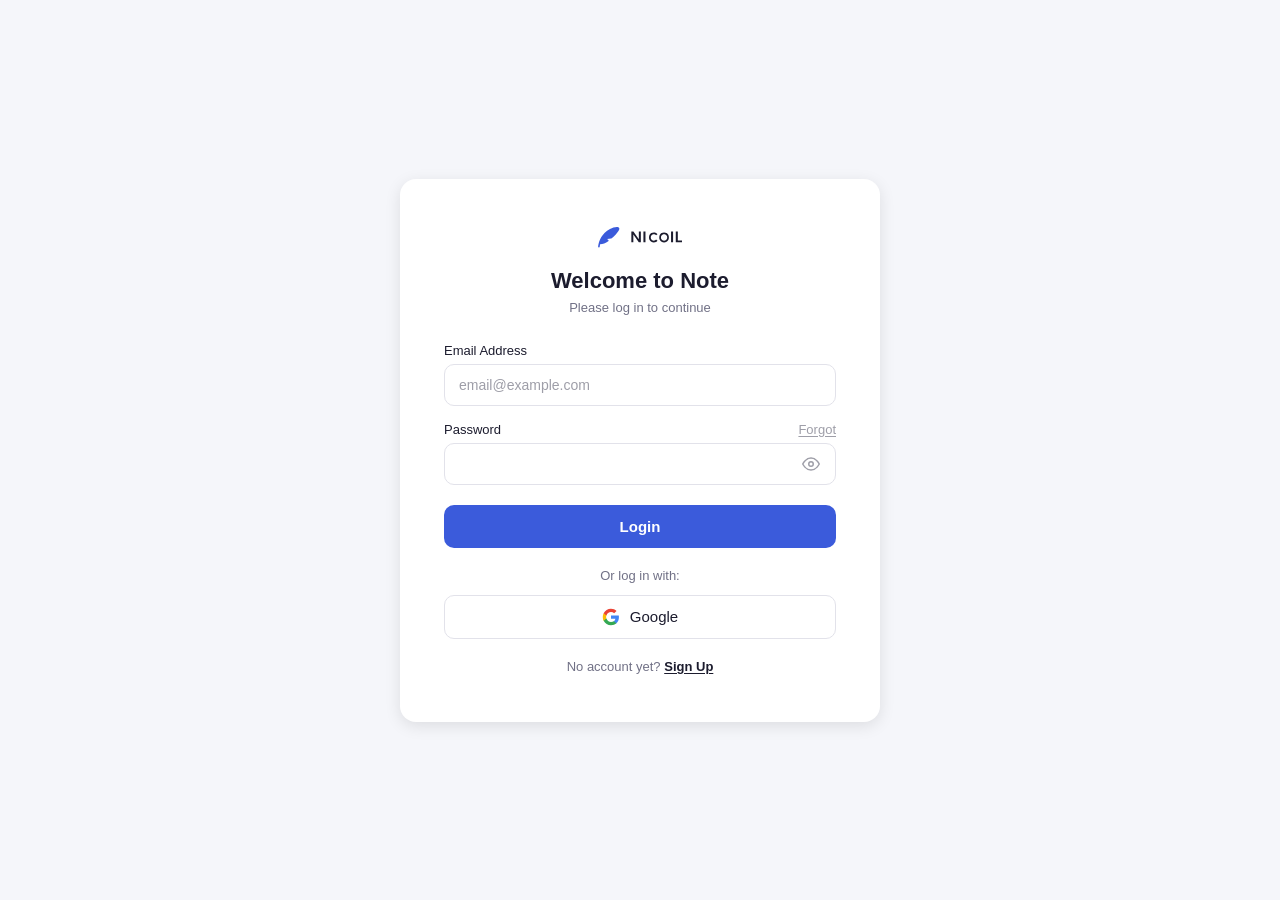
==== login.html @ 5e32d0fa "feat: implement login functionality" ====
<!DOCTYPE html>
<html lang="en">
<head>
  <meta charset="UTF-8" />
  <meta name="viewport" content="width=device-width, initial-scale=1.0" />
  <title>Notes — Login</title>
  <link rel="stylesheet" href="css/themes.css" />
  <link rel="stylesheet" href="css/auth.css" />
</head>
<body class="auth-body">

  <div class="auth-card">

    <!-- Logo -->
    <div class="auth-logo">
      <svg class="logo-icon" width="22" height="21" viewBox="0 0 28 27" fill="none" xmlns="http://www.w3.org/2000/svg">
        <path fill-rule="evenodd" clip-rule="evenodd" d="M27.0489 1.31313C26.0171 -0.652474 22.6235 -0.0350737 19.6905 0.750326C6.9407 5.44873 2.4299 14.9968 0.845103 20.685C0.766703 20.8278 0.719103 20.9916 0.714903 21.1666C0.0877033 23.5802 0.00230334 25.1888 0.000903335 25.242C-0.0228967 25.8202 0.426503 26.3088 1.0047 26.3326C1.0201 26.334 1.0355 26.334 1.0509 26.334C1.6095 26.334 2.0743 25.893 2.0995 25.3288C2.1065 25.158 2.1709 23.9834 2.5671 22.2278C6.0783 22.0794 9.61331 20.7718 13.0853 18.3302C13.3569 18.1398 13.5221 17.8318 13.5319 17.5014C13.5417 17.1696 13.3933 16.8532 13.1343 16.6488L11.5327 15.3804L16.7883 14.8652C17.0025 14.8442 17.2041 14.7588 17.3679 14.6188C17.4813 14.5236 20.1567 12.2332 22.7019 9.56333C26.5729 5.50333 27.9127 2.95953 27.0489 1.31313Z" fill="currentColor"/>
      </svg>
      <svg class="logo-text" width="54" height="20" viewBox="0 0 57 21" fill="none" xmlns="http://www.w3.org/2000/svg">
        <path d="M3.528 16V4.672H5.688L11.448 12.76V4.672H13.56V16H11.4L5.64 7.912V16H3.528ZM16.2796 16V4.672H18.4396V16H16.2796ZM27.2515 16.192C26.2755 16.192 25.4035 15.9787 24.6355 15.552C23.8675 15.1147 23.2635 14.5053 22.8235 13.724C22.3835 12.932 22.1635 12.0173 22.1635 10.98C22.1635 9.93200 22.3835 9.01733 22.8235 8.236C23.2635 7.444 23.8675 6.83467 24.6355 6.408C25.4035 5.97067 26.2755 5.752 27.2515 5.752C28.1075 5.752 28.8648 5.912 29.5235 6.232C30.1928 6.552 30.7275 7.00933 31.1275 7.604L29.6195 8.764C29.3368 8.38933 28.9955 8.10667 28.5955 7.916C28.2062 7.71467 27.7635 7.614 27.2675 7.614C26.6368 7.614 26.0755 7.75733 25.5835 8.044C25.1008 8.33067 24.7222 8.73333 24.4475 9.252C24.1728 9.76 24.0355 10.3453 24.0355 11.008C24.0355 11.6507 24.1728 12.2253 24.4475 12.732C24.7222 13.2387 25.1008 13.636 25.5835 13.924C26.0755 14.2013 26.6368 14.34 27.2675 14.34C27.7635 14.34 28.2062 14.244 28.5955 14.052C28.9955 13.8507 29.3368 13.5573 29.6195 13.172L31.1275 14.332C30.7275 14.9267 30.1928 15.3893 29.5235 15.72C28.8648 16.0347 28.1075 16.192 27.2515 16.192ZM38.0707 16.192C37.0947 16.192 36.2227 15.9787 35.4547 15.552C34.6867 15.1147 34.0827 14.5053 33.6427 13.724C33.2027 12.932 32.9827 12.0173 32.9827 10.98C32.9827 9.93200 33.2027 9.01733 33.6427 8.236C34.0827 7.444 34.6867 6.83467 35.4547 6.408C36.2227 5.97067 37.0947 5.752 38.0707 5.752C39.0467 5.752 39.9187 5.97067 40.6867 6.408C41.4547 6.83467 42.0587 7.444 42.4987 8.236C42.9387 9.01733 43.1587 9.93200 43.1587 10.98C43.1587 12.0173 42.9387 12.932 42.4987 13.724C42.0587 14.5053 41.4547 15.1147 40.6867 15.552C39.9187 15.9787 39.0467 16.192 38.0707 16.192ZM38.0707 14.34C38.7227 14.34 39.2947 14.2013 39.7867 13.924C40.2787 13.636 40.6627 13.2333 40.9387 12.716C41.2147 12.1987 41.3527 11.6133 41.3527 10.96C41.3527 10.3067 41.2147 9.72667 40.9387 9.22C40.6627 8.70267 40.2787 8.3 39.7867 8.012C39.2947 7.724 38.7227 7.58 38.0707 7.58C37.4187 7.58 36.8467 7.724 36.3547 8.012C35.8627 8.3 35.4787 8.70267 35.2027 9.22C34.9267 9.72667 34.7887 10.3067 34.7887 10.96C34.7887 11.6133 34.9267 12.1987 35.2027 12.716C35.4787 13.2333 35.8627 13.636 36.3547 13.924C36.8467 14.2013 37.4187 14.34 38.0707 14.34ZM45.4324 16V4.672H47.5924V16H45.4324ZM50.4283 16V4.672H52.5883V14.164H57.4363V16H50.4283Z" fill="currentColor"/>
      </svg>
    </div>

    <!-- Heading -->
    <h1 class="auth-heading">Welcome to Note</h1>
    <p class="auth-subheading">Please log in to continue</p>

    <!-- Error banner -->
    <div id="auth-error" class="auth-error" hidden></div>

    <!-- Login Form -->
    <form id="login-form" class="auth-form" novalidate>
      <div class="auth-field">
        <label class="auth-label" for="auth-email">Email Address</label>
        <input class="auth-input" type="email" id="auth-email" placeholder="email@example.com" autocomplete="email" />
      </div>

      <div class="auth-field">
        <div class="auth-label-row">
          <label class="auth-label" for="auth-password">Password</label>
          <button type="button" class="auth-forgot-btn" id="forgot-btn">Forgot</button>
        </div>
        <div class="auth-input-wrap">
          <input class="auth-input" type="password" id="auth-password" autocomplete="current-password" />
          <button type="button" class="auth-eye-btn" id="toggle-password" aria-label="Toggle password visibility">
            <svg width="18" height="18" viewBox="0 0 24 24" fill="none" stroke="currentColor" stroke-width="2" stroke-linecap="round" stroke-linejoin="round"><path d="M1 12s4-8 11-8 11 8 11 8-4 8-11 8-11-8-11-8z"/><circle cx="12" cy="12" r="3"/></svg>
          </button>
        </div>
      </div>

      <button type="submit" class="auth-btn-primary" id="login-btn">Login</button>
    </form>

    <!-- Divider -->
    <p class="auth-divider-text">Or log in with:</p>

    <!-- Google button -->
    <button type="button" class="auth-btn-google" id="google-btn">
      <svg width="18" height="18" viewBox="0 0 24 24" xmlns="http://www.w3.org/2000/svg">
        <path d="M22.56 12.25c0-.78-.07-1.53-.2-2.25H12v4.26h5.92c-.26 1.37-1.04 2.53-2.21 3.31v2.77h3.57c2.08-1.92 3.28-4.74 3.28-8.09z" fill="#4285F4"/>
        <path d="M12 23c2.97 0 5.46-.98 7.28-2.66l-3.57-2.77c-.98.66-2.23 1.06-3.71 1.06-2.86 0-5.29-1.93-6.16-4.53H2.18v2.84C3.99 20.53 7.7 23 12 23z" fill="#34A853"/>
        <path d="M5.84 14.09c-.22-.66-.35-1.36-.35-2.09s.13-1.43.35-2.09V7.07H2.18C1.43 8.55 1 10.22 1 12s.43 3.45 1.18 4.93l3.66-2.84z" fill="#FBBC05"/>
        <path d="M12 5.38c1.62 0 3.06.56 4.21 1.64l3.15-3.15C17.45 2.09 14.97 1 12 1 7.7 1 3.99 3.47 2.18 7.07l3.66 2.84c.87-2.6 3.3-4.53 6.16-4.53z" fill="#EA4335"/>
      </svg>
      Google
    </button>

    <!-- Sign up -->
    <p class="auth-signup-text">
      No account yet? <button type="button" class="auth-signup-link" id="signup-toggle">Sign Up</button>
    </p>

  </div>

  <!-- Sign Up Modal (hidden by default) -->
  <div id="signup-overlay" class="auth-overlay" hidden>
    <div class="auth-card auth-card--signup">
      <h2 class="auth-heading">Create Account</h2>
      <p class="auth-subheading">Sign up to start taking notes</p>
      <div id="signup-error" class="auth-error" hidden></div>
      <form id="signup-form" class="auth-form" novalidate>
        <div class="auth-field">
          <label class="auth-label" for="signup-email">Email Address</label>
          <input class="auth-input" type="email" id="signup-email" placeholder="email@example.com" autocomplete="email" />
        </div>
        <div class="auth-field">
          <label class="auth-label" for="signup-password">Password</label>
          <div class="auth-input-wrap">
            <input class="auth-input" type="password" id="signup-password" placeholder="At least 8 characters" autocomplete="new-password" />
            <button type="button" class="auth-eye-btn" data-target="signup-password" aria-label="Toggle password visibility">
              <svg width="18" height="18" viewBox="0 0 24 24" fill="none" stroke="currentColor" stroke-width="2" stroke-linecap="round" stroke-linejoin="round"><path d="M1 12s4-8 11-8 11 8 11 8-4 8-11 8-11-8-11-8z"/><circle cx="12" cy="12" r="3"/></svg>
            </button>
          </div>
        </div>
        <button type="submit" class="auth-btn-primary">Create Account</button>
      </form>
      <p class="auth-signup-text">
        Already have an account? <button type="button" class="auth-signup-link" id="back-to-login">Log In</button>
      </p>
    </div>
  </div>

  <script type="module" src="js/login.js"></script>
</body>
</html>
---- css/themes.css ----
/* ═══════════════════════════════════════════════════
   DESIGN TOKENS — CSS Custom Properties
   Light theme is the default (:root)
   Dark theme overrides via [data-theme="dark"] on <html>
═══════════════════════════════════════════════════ */

:root {
  /* Backgrounds */
  --bg-app:        #F5F6FA;
  --bg-sidebar:    #F3F5F8;
  --bg-surface:    #FFFFFF;
  --bg-hover:      #EFEFEF;
  --bg-selected:   #E8E9F4;

  /* Text */
  --text-primary:   #1C1C2E;
  --text-secondary: #717186;
  --text-muted:     #9E9EA8;
  --text-on-accent: #FFFFFF;

  /* Accent (blue) */
  --accent:         #3B5BDB;
  --accent-hover:   #2F4AC4;
  --accent-subtle:  #EEF2FF;

  /* Borders */
  --border:         #E2E2EA;
  --border-focus:   #3B5BDB;

  /* Tags */
  --tag-bg:         #EBEBEB;
  --tag-text:       #3C3C50;

  /* Buttons */
  --btn-secondary-bg:   #EBEBEB;
  --btn-secondary-text: #1C1C2E;
  --btn-secondary-hover:#DCDCDC;
  --btn-delete-bg:      #E03131;
  --btn-delete-hover:   #C92A2A;

  /* Actions panel */
  --btn-action-bg:      #FFFFFF;
  --btn-action-border:  #E2E2EA;
  --btn-action-text:    #1C1C2E;
  --btn-action-hover:   #F5F5F5;

  /* Sidebar nav active */
  --nav-active-bg:      #E8E9F4;
  --nav-active-text:    #3B5BDB;

  /* Modal */
  --modal-overlay:  rgba(0, 0, 0, 0.45);
  --modal-bg:       #FFFFFF;

  /* Toast */
  --toast-success-bg:   #2F9E44;
  --toast-error-bg:     #E03131;

  /* Misc */
  --shadow-sm:  0 1px 3px rgba(0, 0, 0, 0.06), 0 1px 2px rgba(0, 0, 0, 0.04);
  --shadow-md:  0 4px 16px rgba(0, 0, 0, 0.10);
  --shadow-lg:  0 8px 32px rgba(0, 0, 0, 0.14);
  --radius-sm:  6px;
  --radius-md:  10px;
  --radius-lg:  14px;

  /* Typography */
  --font-body:    'Inter', -apple-system, BlinkMacSystemFont, 'Segoe UI', sans-serif;
  --font-size-xs: 0.75rem;   /* 12px */
  --font-size-sm: 0.8125rem; /* 13px */
  --font-size-md: 0.875rem;  /* 14px */
  --font-size-lg: 1rem;      /* 16px */
  --font-size-xl: 1.125rem;  /* 18px */
  --font-size-2xl:1.75rem;   /* 28px */

  /* Layout */
  --sidebar-width:  260px;
  --list-width:     240px;
  --actions-width:  220px;
  --topbar-height:  60px;
  --bottom-nav-height: 60px;
}

/* ─── DARK THEME ─────────────────────────────────── */
[data-theme="dark"] {
  --bg-app:        #0E121B;
  --bg-sidebar:    #232530;
  --bg-surface:    #1A1B2E;
  --bg-hover:      #252638;
  --bg-selected:   #2A2B42;

  --text-primary:   #F0F0F8;
  --text-secondary: #8888AA;
  --text-muted:     #5A5A7A;

  --accent:         #4C6EF5;
  --accent-hover:   #3B5BDB;
  --accent-subtle:  #1E2340;

  --border:         #2E2F4A;
  --border-focus:   #4C6EF5;

  --tag-bg:         #2A2B42;
  --tag-text:       #B0B0CC;

  --btn-secondary-bg:   #2A2B42;
  --btn-secondary-text: #F0F0F8;
  --btn-secondary-hover:#343554;

  --btn-action-bg:      #1A1B2E;
  --btn-action-border:  #2E2F4A;
  --btn-action-text:    #F0F0F8;
  --btn-action-hover:   #252638;

  --nav-active-bg:      #252638;
  --nav-active-text:    #4C6EF5;

  --modal-bg:       #1A1B2E;

  --shadow-sm:  0 1px 3px rgba(0, 0, 0, 0.30);
  --shadow-md:  0 4px 16px rgba(0, 0, 0, 0.40);
  --shadow-lg:  0 8px 32px rgba(0, 0, 0, 0.50);
}

/* ─── FONT THEMES ────────────────────────────────── */
[data-font="sans-serif"] { --font-body: 'Inter', -apple-system, BlinkMacSystemFont, 'Segoe UI', sans-serif; }
[data-font="serif"]      { --font-body: 'Georgia', 'Times New Roman', serif; }
[data-font="monospace"]  { --font-body: 'JetBrains Mono', 'Fira Code', 'Courier New', monospace; }
---- css/auth.css ----
/* ═══════════════════════════════════════════════════
   auth.css — Login / Sign-up page styles
   Uses design tokens from themes.css (light + dark)
═══════════════════════════════════════════════════ */

*, *::before, *::after { box-sizing: border-box; margin: 0; padding: 0; }

body.auth-body {
  min-height: 100vh;
  display: flex;
  align-items: center;
  justify-content: center;
  background: var(--bg-app);
  font-family: var(--font-body);
  padding: 16px;
  color: var(--text-primary);
}

/* ─── Card ───────────────────────────────────────── */
.auth-card {
  background: var(--bg-surface);
  border-radius: 16px;
  padding: 36px 28px 32px;
  width: 100%;
  max-width: 400px;
  display: flex;
  flex-direction: column;
  align-items: center;
  box-shadow: var(--shadow-md);
}

/* ─── Logo ───────────────────────────────────────── */
.auth-logo {
  display: flex;
  align-items: center;
  gap: 8px;
  margin-bottom: 20px;
}

.auth-logo .logo-icon { color: var(--accent); flex-shrink: 0; }
.auth-logo .logo-text { color: var(--text-primary); }

/* ─── Heading ────────────────────────────────────── */
.auth-heading {
  font-size: 1.375rem;
  font-weight: 700;
  color: var(--text-primary);
  text-align: center;
  margin-bottom: 6px;
}

.auth-subheading {
  font-size: var(--font-size-sm);
  color: var(--text-secondary);
  text-align: center;
  margin-bottom: 28px;
}

/* ─── Error banner ───────────────────────────────── */
.auth-error {
  width: 100%;
  background: rgba(224, 49, 49, 0.1);
  border: 1px solid var(--btn-delete-bg, #E03131);
  border-radius: var(--radius-md);
  padding: 10px 14px;
  font-size: var(--font-size-sm);
  color: #E03131;
  margin-bottom: 16px;
  text-align: center;
}

/* ─── Form ───────────────────────────────────────── */
.auth-form {
  width: 100%;
  display: flex;
  flex-direction: column;
  gap: 16px;
}

.auth-field {
  display: flex;
  flex-direction: column;
  gap: 6px;
  width: 100%;
}

.auth-label-row {
  display: flex;
  align-items: center;
  justify-content: space-between;
}

.auth-label {
  font-size: var(--font-size-sm);
  font-weight: 500;
  color: var(--text-primary);
}

.auth-forgot-btn {
  font-size: var(--font-size-sm);
  color: var(--text-muted);
  background: none;
  border: none;
  cursor: pointer;
  text-decoration: underline;
  text-underline-offset: 2px;
  padding: 0;
  font-family: inherit;
}

.auth-forgot-btn:hover { color: var(--text-secondary); }

.auth-input-wrap {
  position: relative;
  width: 100%;
}

.auth-input {
  width: 100%;
  padding: 12px 14px;
  background: var(--bg-surface);
  border: 1px solid var(--border);
  border-radius: var(--radius-md);
  color: var(--text-primary);
  font-size: var(--font-size-md);
  font-family: inherit;
  outline: none;
  transition: border-color 0.15s, box-shadow 0.15s;
}

.auth-input-wrap .auth-input { padding-right: 44px; }

.auth-input::placeholder { color: var(--text-muted); }

.auth-input:focus {
  border-color: var(--border-focus);
  box-shadow: 0 0 0 3px var(--accent-subtle);
}

.auth-eye-btn {
  position: absolute;
  right: 12px;
  top: 50%;
  transform: translateY(-50%);
  background: none;
  border: none;
  color: var(--text-muted);
  cursor: pointer;
  display: flex;
  align-items: center;
  padding: 4px;
  border-radius: 4px;
}

.auth-eye-btn:hover { color: var(--text-secondary); }

/* ─── Primary button ─────────────────────────────── */
.auth-btn-primary {
  width: 100%;
  padding: 13px;
  background: var(--accent);
  color: var(--text-on-accent);
  font-size: 0.9375rem;
  font-weight: 600;
  border: none;
  border-radius: var(--radius-md);
  cursor: pointer;
  transition: background 0.15s;
  margin-top: 4px;
  font-family: inherit;
}

.auth-btn-primary:hover { background: var(--accent-hover); }

/* ─── Divider ────────────────────────────────────── */
.auth-divider {
  display: flex;
  align-items: center;
  gap: 12px;
  width: 100%;
  margin: 20px 0 16px;
}

.auth-divider::before,
.auth-divider::after {
  content: '';
  flex: 1;
  height: 1px;
  background: var(--border);
}

.auth-divider-text {
  font-size: var(--font-size-sm);
  color: var(--text-secondary);
  white-space: nowrap;
  margin: 20px 0 12px;
  text-align: center;
}

/* ─── Google button ──────────────────────────────── */
.auth-btn-google {
  width: 100%;
  display: flex;
  align-items: center;
  justify-content: center;
  gap: 10px;
  padding: 12px;
  background: var(--bg-surface);
  border: 1px solid var(--border);
  border-radius: var(--radius-md);
  color: var(--text-primary);
  font-size: 0.9375rem;
  font-weight: 500;
  cursor: pointer;
  transition: background 0.15s, border-color 0.15s;
  font-family: inherit;
}

.auth-btn-google:hover {
  background: var(--bg-hover);
  border-color: var(--accent);
}

/* ─── Sign up text ───────────────────────────────── */
.auth-signup-text {
  font-size: var(--font-size-sm);
  color: var(--text-secondary);
  text-align: center;
  margin-top: 20px;
}

.auth-signup-link {
  background: none;
  border: none;
  color: var(--text-primary);
  font-size: inherit;
  font-weight: 600;
  cursor: pointer;
  padding: 0;
  font-family: inherit;
  text-decoration: underline;
  text-underline-offset: 2px;
}

.auth-signup-link:hover { color: var(--accent); }

/* ─── Sign-up overlay ────────────────────────────── */
.auth-overlay {
  position: fixed;
  inset: 0;
  background: var(--bg-app);
  display: flex;
  align-items: center;
  justify-content: center;
  padding: 16px;
  z-index: 100;
}

.auth-overlay[hidden] { display: none; }

/* ─── Responsive ─────────────────────────────────── */
@media (max-width: 480px) {
  body.auth-body {
    padding: 12px;
    align-items: flex-start;
    padding-top: 40px;
  }
  .auth-card {
    padding: 28px 20px 24px;
    border-radius: 14px;
    box-shadow: none;
  }
}

@media (min-width: 481px) and (max-width: 1023px) {
  .auth-card { max-width: 460px; padding: 40px 36px; }
}

@media (min-width: 1024px) {
  .auth-card { max-width: 480px; padding: 48px 44px; }
}
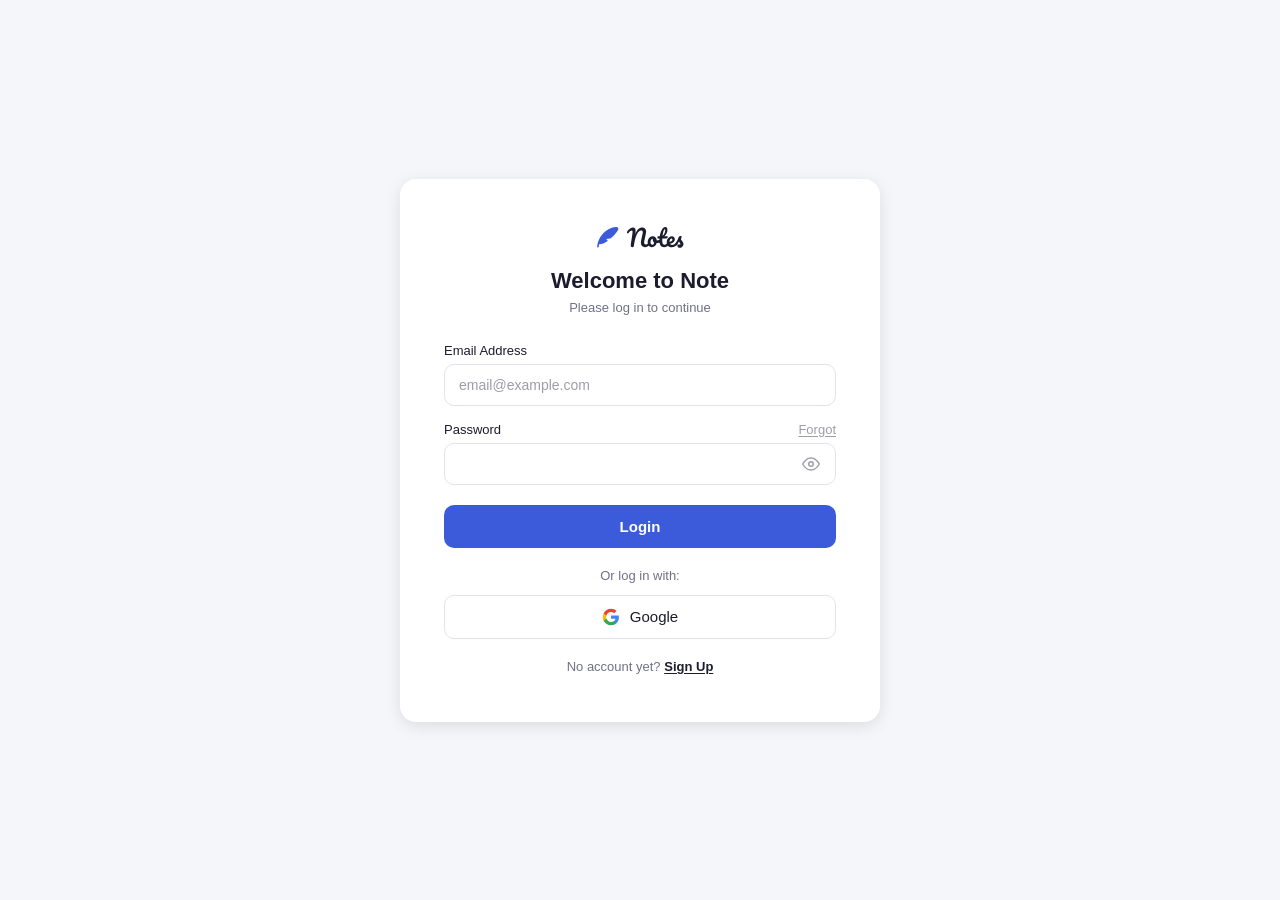
==== commit c600e9f3: "fix: add notes icon to login page" ====
--- a/login.html
+++ b/login.html
@@ -16,8 +16,8 @@
       <svg class="logo-icon" width="22" height="21" viewBox="0 0 28 27" fill="none" xmlns="http://www.w3.org/2000/svg">
         <path fill-rule="evenodd" clip-rule="evenodd" d="M27.0489 1.31313C26.0171 -0.652474 22.6235 -0.0350737 19.6905 0.750326C6.9407 5.44873 2.4299 14.9968 0.845103 20.685C0.766703 20.8278 0.719103 20.9916 0.714903 21.1666C0.0877033 23.5802 0.00230334 25.1888 0.000903335 25.242C-0.0228967 25.8202 0.426503 26.3088 1.0047 26.3326C1.0201 26.334 1.0355 26.334 1.0509 26.334C1.6095 26.334 2.0743 25.893 2.0995 25.3288C2.1065 25.158 2.1709 23.9834 2.5671 22.2278C6.0783 22.0794 9.61331 20.7718 13.0853 18.3302C13.3569 18.1398 13.5221 17.8318 13.5319 17.5014C13.5417 17.1696 13.3933 16.8532 13.1343 16.6488L11.5327 15.3804L16.7883 14.8652C17.0025 14.8442 17.2041 14.7588 17.3679 14.6188C17.4813 14.5236 20.1567 12.2332 22.7019 9.56333C26.5729 5.50333 27.9127 2.95953 27.0489 1.31313Z" fill="currentColor"/>
       </svg>
-      <svg class="logo-text" width="54" height="20" viewBox="0 0 57 21" fill="none" xmlns="http://www.w3.org/2000/svg">
-        <path d="M3.528 16V4.672H5.688L11.448 12.76V4.672H13.56V16H11.4L5.64 7.912V16H3.528ZM16.2796 16V4.672H18.4396V16H16.2796ZM27.2515 16.192C26.2755 16.192 25.4035 15.9787 24.6355 15.552C23.8675 15.1147 23.2635 14.5053 22.8235 13.724C22.3835 12.932 22.1635 12.0173 22.1635 10.98C22.1635 9.93200 22.3835 9.01733 22.8235 8.236C23.2635 7.444 23.8675 6.83467 24.6355 6.408C25.4035 5.97067 26.2755 5.752 27.2515 5.752C28.1075 5.752 28.8648 5.912 29.5235 6.232C30.1928 6.552 30.7275 7.00933 31.1275 7.604L29.6195 8.764C29.3368 8.38933 28.9955 8.10667 28.5955 7.916C28.2062 7.71467 27.7635 7.614 27.2675 7.614C26.6368 7.614 26.0755 7.75733 25.5835 8.044C25.1008 8.33067 24.7222 8.73333 24.4475 9.252C24.1728 9.76 24.0355 10.3453 24.0355 11.008C24.0355 11.6507 24.1728 12.2253 24.4475 12.732C24.7222 13.2387 25.1008 13.636 25.5835 13.924C26.0755 14.2013 26.6368 14.34 27.2675 14.34C27.7635 14.34 28.2062 14.244 28.5955 14.052C28.9955 13.8507 29.3368 13.5573 29.6195 13.172L31.1275 14.332C30.7275 14.9267 30.1928 15.3893 29.5235 15.72C28.8648 16.0347 28.1075 16.192 27.2515 16.192ZM38.0707 16.192C37.0947 16.192 36.2227 15.9787 35.4547 15.552C34.6867 15.1147 34.0827 14.5053 33.6427 13.724C33.2027 12.932 32.9827 12.0173 32.9827 10.98C32.9827 9.93200 33.2027 9.01733 33.6427 8.236C34.0827 7.444 34.6867 6.83467 35.4547 6.408C36.2227 5.97067 37.0947 5.752 38.0707 5.752C39.0467 5.752 39.9187 5.97067 40.6867 6.408C41.4547 6.83467 42.0587 7.444 42.4987 8.236C42.9387 9.01733 43.1587 9.93200 43.1587 10.98C43.1587 12.0173 42.9387 12.932 42.4987 13.724C42.0587 14.5053 41.4547 15.1147 40.6867 15.552C39.9187 15.9787 39.0467 16.192 38.0707 16.192ZM38.0707 14.34C38.7227 14.34 39.2947 14.2013 39.7867 13.924C40.2787 13.636 40.6627 13.2333 40.9387 12.716C41.2147 12.1987 41.3527 11.6133 41.3527 10.96C41.3527 10.3067 41.2147 9.72667 40.9387 9.22C40.6627 8.70267 40.2787 8.3 39.7867 8.012C39.2947 7.724 38.7227 7.58 38.0707 7.58C37.4187 7.58 36.8467 7.724 36.3547 8.012C35.8627 8.3 35.4787 8.70267 35.2027 9.22C34.9267 9.72667 34.7887 10.3067 34.7887 10.96C34.7887 11.6133 34.9267 12.1987 35.2027 12.716C35.4787 13.2333 35.8627 13.636 36.3547 13.924C36.8467 14.2013 37.4187 14.34 38.0707 14.34ZM45.4324 16V4.672H47.5924V16H45.4324ZM50.4283 16V4.672H52.5883V14.164H57.4363V16H50.4283Z" fill="currentColor"/>
+      <svg class="logo-text" width="57" height="21" viewBox="0 0 57 21" fill="none" xmlns="http://www.w3.org/2000/svg">
+        <path d="M5.35901 20.194C4.79168 20.194 4.38534 20.0713 4.14001 19.826C3.89468 19.5653 3.77201 19.0823 3.77201 18.377C3.77201 17.9016 3.81801 17.3266 3.91001 16.652C4.00201 15.9773 4.16301 14.9576 4.39301 13.593C4.42368 13.409 4.54634 12.6653 4.76101 11.362C4.97568 10.0433 5.16734 8.66331 5.33601 7.22198C5.48934 5.99531 5.56601 5.07531 5.56601 4.46198C5.56601 3.77198 5.31301 3.42698 4.80701 3.42698C4.42368 3.42698 3.94068 3.63398 3.35801 4.04798C2.79068 4.44665 2.17734 5.09065 1.51801 5.97998C1.30334 6.27131 1.06568 6.41698 0.80501 6.41698C0.590344 6.41698 0.398677 6.31731 0.23001 6.11798C0.0766769 5.90331 1.02528e-05 5.66565 1.02528e-05 5.40498C1.02528e-05 5.14431 0.0460103 4.89898 0.13801 4.66898C0.23001 4.42365 0.398677 4.13231 0.64401 3.79498C1.39534 2.76765 2.23101 1.97798 3.15101 1.42598C4.07101 0.858645 5.03701 0.574978 6.04901 0.574978C6.89234 0.574978 7.52101 0.835645 7.93501 1.35698C8.36434 1.87831 8.57901 2.63731 8.57901 3.63398C8.57901 4.52331 8.45634 5.81131 8.21101 7.49798C8.97768 5.22864 9.95134 3.51131 11.132 2.34598C12.3127 1.16531 13.7003 0.574978 15.295 0.574978C16.5523 0.574978 17.4953 0.935312 18.124 1.65598C18.768 2.36131 19.09 3.31198 19.09 4.50798C19.09 5.18265 18.9903 6.00298 18.791 6.96898L17.388 13.547C17.2347 14.3136 17.158 14.973 17.158 15.525C17.158 16.169 17.3037 16.652 17.595 16.974C17.9017 17.296 18.3233 17.457 18.86 17.457C19.366 17.457 19.8567 17.2883 20.332 16.951C20.8227 16.6136 21.3977 16.054 22.057 15.272C22.241 15.0573 22.448 14.95 22.678 14.95C22.8773 14.95 23.0307 15.042 23.138 15.226C23.2607 15.41 23.322 15.663 23.322 15.985C23.322 16.583 23.1763 17.0583 22.885 17.411C22.0877 18.377 21.298 19.0823 20.516 19.527C19.734 19.9716 18.9137 20.194 18.055 20.194C16.7517 20.194 15.732 19.8106 14.996 19.044C14.26 18.262 13.892 17.2193 13.892 15.916C13.892 15.41 13.9303 14.858 14.007 14.26C14.099 13.662 14.2447 12.903 14.444 11.983L15.364 7.77398C15.3947 7.63598 15.4483 7.39065 15.525 7.03798C15.6017 6.68531 15.663 6.35565 15.709 6.04898C15.755 5.72698 15.778 5.41265 15.778 5.10598C15.778 4.61531 15.64 4.22431 15.364 3.93298C15.088 3.64165 14.697 3.49598 14.191 3.49598C13.271 3.49598 12.351 3.98665 11.431 4.96798C10.511 5.94931 9.66001 7.53631 8.87801 9.72898C8.09601 11.9063 7.48268 14.697 7.03801 18.101C6.93068 18.883 6.76968 19.4273 6.55501 19.734C6.35568 20.0406 5.95701 20.194 5.35901 20.194ZM32.7242 13.018C32.9235 13.018 33.0768 13.1176 33.1842 13.317C33.2915 13.5163 33.3452 13.7693 33.3452 14.076C33.3452 14.812 33.1228 15.249 32.6782 15.387C31.7582 15.709 30.7462 15.893 29.6422 15.939C29.3508 17.227 28.7758 18.262 27.9172 19.044C27.0585 19.8106 26.0848 20.194 24.9962 20.194C24.0762 20.194 23.2865 19.9716 22.6272 19.527C21.9832 19.0823 21.4925 18.492 21.1552 17.756C20.8178 17.02 20.6492 16.2226 20.6492 15.364C20.6492 14.1986 20.8715 13.1636 21.3162 12.259C21.7608 11.339 22.3742 10.626 23.1562 10.12C23.9382 9.59865 24.8045 9.33798 25.7552 9.33798C26.9205 9.33798 27.8558 9.74431 28.5612 10.557C29.2818 11.3543 29.7035 12.3433 29.8262 13.524C30.5468 13.478 31.4055 13.3246 32.4022 13.064C32.5248 13.0333 32.6322 13.018 32.7242 13.018ZM25.1802 17.756C25.6708 17.756 26.0925 17.5566 26.4452 17.158C26.8132 16.7593 27.0585 16.1843 27.1812 15.433C26.7058 15.111 26.3378 14.6893 26.0772 14.168C25.8318 13.6466 25.7092 13.0946 25.7092 12.512C25.7092 12.2666 25.7322 12.0213 25.7782 11.776H25.6632C25.0498 11.776 24.5362 12.075 24.1222 12.673C23.7235 13.2556 23.5242 14.0836 23.5242 15.157C23.5242 16.0003 23.6852 16.6443 24.0072 17.089C24.3445 17.5336 24.7355 17.756 25.1802 17.756ZM41.7531 14.95C41.9524 14.95 42.1058 15.042 42.2131 15.226C42.3358 15.41 42.3971 15.663 42.3971 15.985C42.3971 16.5983 42.2514 17.0736 41.9601 17.411C41.3008 18.2236 40.5801 18.8906 39.7981 19.412C39.0161 19.9333 38.1191 20.194 37.1071 20.194C33.9791 20.194 32.4151 17.9936 32.4151 13.593C32.4151 12.9183 32.4381 12.236 32.4841 11.546H31.5871C31.1271 11.546 30.8128 11.4616 30.6441 11.293C30.4908 11.1243 30.4141 10.856 30.4141 10.488C30.4141 9.62931 30.7591 9.19998 31.4491 9.19998H32.7601C33.0208 7.51331 33.4194 5.97231 33.9561 4.57698C34.4928 3.18165 35.1368 2.06998 35.8881 1.24198C36.6548 0.413979 37.4751 -2.11e-05 38.3491 -2.11e-05C38.9931 -2.11e-05 39.4991 0.283646 39.8671 0.850979C40.2351 1.41831 40.4191 2.13131 40.4191 2.98998C40.4191 5.36665 39.4224 7.43665 37.4291 9.19998H40.0051C40.2504 9.19998 40.4268 9.25365 40.5341 9.36098C40.6414 9.46831 40.6951 9.66765 40.6951 9.95898C40.6951 11.017 39.8288 11.546 38.0961 11.546H35.2901C35.2594 12.3126 35.2441 12.9106 35.2441 13.34C35.2441 14.9346 35.4281 16.054 35.7961 16.698C36.1794 17.342 36.7774 17.664 37.5901 17.664C38.2494 17.664 38.8321 17.4646 39.3381 17.066C39.8441 16.6673 40.4421 16.0693 41.1321 15.272C41.3161 15.0573 41.5231 14.95 41.7531 14.95ZM37.7281 2.20798C37.4981 2.20798 37.2374 2.49931 36.9461 3.08198C36.6701 3.64931 36.4018 4.44665 36.1411 5.47398C35.8958 6.48598 35.6888 7.61298 35.5201 8.85498C36.4248 8.07298 37.0994 7.19898 37.5441 6.23298C38.0041 5.25165 38.2341 4.36231 38.2341 3.56498C38.2341 2.66031 38.0654 2.20798 37.7281 2.20798ZM50.3224 14.95C50.5217 14.95 50.6751 15.042 50.7824 15.226C50.9051 15.41 50.9664 15.663 50.9664 15.985C50.9664 16.5983 50.8207 17.0736 50.5294 17.411C49.9621 18.101 49.1571 18.7373 48.1144 19.32C47.0871 19.9026 45.9831 20.194 44.8024 20.194C43.1924 20.194 41.9427 19.757 41.0534 18.883C40.1641 18.009 39.7194 16.813 39.7194 15.295C39.7194 14.237 39.9417 13.2556 40.3864 12.351C40.8311 11.431 41.4444 10.7026 42.2264 10.166C43.0237 9.62931 43.9207 9.36098 44.9174 9.36098C45.8067 9.36098 46.5197 9.62931 47.0564 10.166C47.5931 10.6873 47.8614 11.4003 47.8614 12.305C47.8614 13.363 47.4781 14.2753 46.7114 15.042C45.9601 15.7933 44.6797 16.3913 42.8704 16.836C43.2537 17.5413 43.9821 17.894 45.0554 17.894C45.7454 17.894 46.5274 17.6563 47.4014 17.181C48.2907 16.6903 49.0574 16.054 49.7014 15.272C49.8854 15.0573 50.0924 14.95 50.3224 14.95ZM44.5264 11.615C43.9591 11.615 43.4761 11.9446 43.0774 12.604C42.6941 13.2633 42.5024 14.0606 42.5024 14.996V15.042C43.4071 14.8273 44.1201 14.5053 44.6414 14.076C45.1627 13.6466 45.4234 13.1483 45.4234 12.581C45.4234 12.2896 45.3391 12.0596 45.1704 11.891C45.0171 11.707 44.8024 11.615 44.5264 11.615ZM52.9117 20.7C52.1144 20.7 51.501 20.516 51.0717 20.148C50.6577 19.78 50.4507 19.366 50.4507 18.906C50.4507 18.5073 50.5964 18.1623 50.8877 17.871C51.179 17.5796 51.6084 17.434 52.1757 17.434C52.375 17.434 52.605 17.457 52.8657 17.503C53.1417 17.5336 53.3487 17.5566 53.4867 17.572C53.4714 17.1733 53.3794 16.7976 53.2107 16.445C53.0574 16.0923 52.858 15.755 52.6127 15.433C52.3674 15.0956 52.1374 14.8043 51.9227 14.559C51.4474 15.4636 50.972 16.215 50.4967 16.813C50.0367 17.411 49.5307 17.9783 48.9787 18.515C48.7027 18.791 48.4114 18.929 48.1047 18.929C47.8594 18.929 47.66 18.8446 47.5067 18.676C47.3534 18.492 47.2767 18.2696 47.2767 18.009C47.2767 17.7023 47.384 17.4186 47.5987 17.158L47.8977 16.79C48.741 15.7473 49.3774 14.8886 49.8067 14.214C50.0827 13.7693 50.3587 13.2403 50.6347 12.627C50.926 12.0136 51.3017 11.178 51.7617 10.12C52.053 9.44531 52.6587 9.10798 53.5787 9.10798C54.008 9.10798 54.307 9.14631 54.4757 9.22298C54.6444 9.29965 54.7287 9.42231 54.7287 9.59098C54.7287 9.68298 54.698 9.82865 54.6367 10.028C54.5754 10.2273 54.491 10.4266 54.3837 10.626C54.1077 11.178 53.9697 11.6456 53.9697 12.029C53.9697 12.259 54.0464 12.512 54.1997 12.788C54.3684 13.064 54.6214 13.409 54.9587 13.823C55.4494 14.467 55.8174 15.019 56.0627 15.479C56.3234 15.9236 56.4537 16.4143 56.4537 16.951C56.4537 17.595 56.3004 18.2083 55.9937 18.791C55.7024 19.3583 55.2884 19.8183 54.7517 20.171C54.215 20.5236 53.6017 20.7 52.9117 20.7Z" fill="currentColor"/>
       </svg>
     </div>
 
--- a/css/themes.css
+++ b/css/themes.css
@@ -86,8 +86,8 @@
   --bg-app:        #0E121B;
   --bg-sidebar:    #232530;
   --bg-surface:    #1A1B2E;
-  --bg-hover:      #252638;
-  --bg-selected:   #2A2B42;
+  --bg-hover:      #232530;
+  --bg-selected:   #232530;
 
   --text-primary:   #F0F0F8;
   --text-secondary: #8888AA;
@@ -100,7 +100,7 @@
   --border:         #2E2F4A;
   --border-focus:   #4C6EF5;
 
-  --tag-bg:         #2A2B42;
+  --tag-bg:         #232530;
   --tag-text:       #B0B0CC;
 
   --btn-secondary-bg:   #2A2B42;
@@ -110,9 +110,9 @@
   --btn-action-bg:      #1A1B2E;
   --btn-action-border:  #2E2F4A;
   --btn-action-text:    #F0F0F8;
-  --btn-action-hover:   #252638;
+  --btn-action-hover:   #232530;
 
-  --nav-active-bg:      #252638;
+  --nav-active-bg:      #232530;
   --nav-active-text:    #4C6EF5;
 
   --modal-bg:       #1A1B2E;
